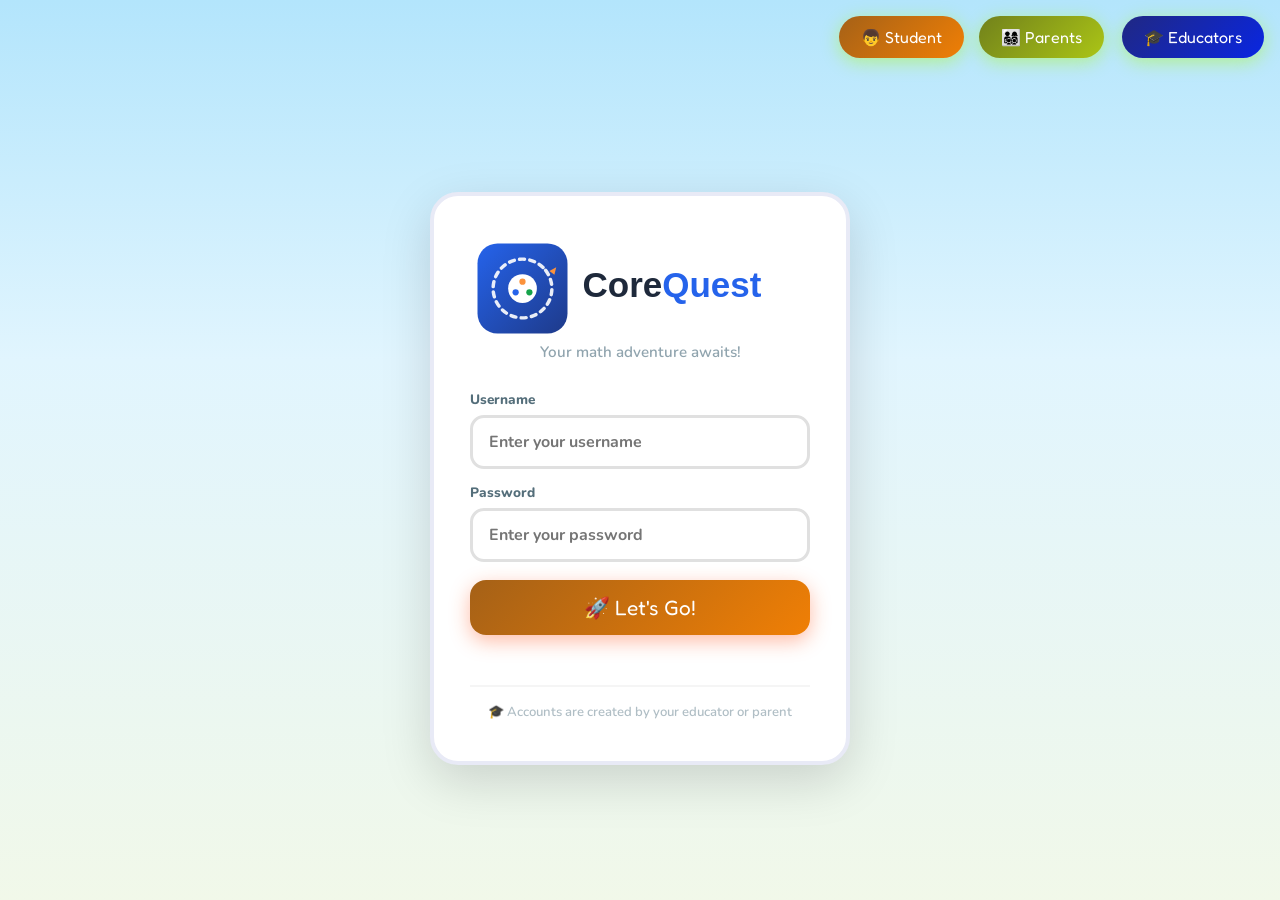
==== index.html @ 75744581 "feat: improve responsive design with hamburger menu and adjust padding for mobile views" ====
<!DOCTYPE html>
<html lang="en">
<head>
<meta charset="UTF-8">
<meta name="viewport" content="width=device-width, initial-scale=1.0">
<title>CoreQuest — Login</title>
<link href="https://fonts.googleapis.com/css2?family=Fredoka+One&family=Nunito:wght@400;600;700;800&display=swap" rel="stylesheet">
<link rel="icon" type="image/svg+xml" href="corequest-icon.svg">
<link rel="stylesheet" href="css/style.css">
</head>
<body>

<button class="student-btn" onclick="location.href='index.html'">👦 Student</button>
<button class="parent-btn" onclick="location.href='parent.html'">👨‍👩‍👧‍👦 Parents</button>
<button class="edu-btn" onclick="location.href='educator.html'">🎓 Educators</button>

<div class="login-card">
  <img src="corequest-logo.svg" alt="CoreQuest logo" width="350">
  <div class="login-subtitle">Your math adventure awaits!</div>

  <div class="login-field">
    <label>Username</label>
    <input type="text" id="login-username" placeholder="Enter your username" autocomplete="off" onkeydown="if(event.key==='Enter')doLogin()">
  </div>
  <div class="login-field">
    <label>Password</label>
    <input type="password" id="login-password" placeholder="Enter your password" onkeydown="if(event.key==='Enter')doLogin()">
  </div>
  <button class="login-btn" onclick="doLogin()">🚀 Let's Go!</button>
  <div class="login-err" id="login-err"></div>

  <div style="margin-top:20px;padding-top:16px;border-top:2px solid #F5F5F5;text-align:center;font-size:0.82rem;color:#B0BEC5;font-weight:600">
    🎓 Accounts are created by your educator or parent
  </div>

<script src="js/api.js"></script>
<script>
async function doLogin(){
  const u = document.getElementById('login-username').value.trim();
  const p = document.getElementById('login-password').value;
  const err = document.getElementById('login-err');
  if(!u||!p){ err.textContent='Please fill in both fields!'; return; }
  err.style.color='#43A047'; err.textContent='Checking... ⏳';
  const userData = await apiGet('/user/'+encodeURIComponent(u));
  if(!userData || userData.error){ err.style.color='#E53935'; err.textContent='Username not found. Ask your educator!'; return; }
  if(userData.password !== btoa(p)){ err.style.color='#E53935'; err.textContent='Wrong password. Try again!'; return; }
  // Save session and go to game
  sessionStorage.setItem('mq_user', JSON.stringify({username:u, ...userData}));
  location.href = 'math.html';
}
</script>
</body>
</html>
---- css/style.css ----
* { margin:0; padding:0; box-sizing:border-box; }

body {
  font-family:'Nunito',sans-serif;
  background:linear-gradient(180deg,#B3E5FC 0%,#E1F5FE 40%,#F1F8E9 100%);
  min-height:100vh; display:flex; align-items:center; justify-content:center;
  padding:24px; padding-top:80px;
}

/* Top nav buttons */
.edu-btn {  
  position:fixed; top:16px; right:16px;
  background:linear-gradient(135deg,#202882,#0926e2);
  color:white; border:none; border-radius:50px;
  padding:11px 22px; font-family:'Fredoka One',cursive;
  font-size:1rem; cursor:pointer;
  box-shadow:0 4px 18px #a7fc0973; transition:all 0.2s;
  z-index:10;
}
.edu-btn:hover { transform:translateY(-2px); }

.parent-btn {
  position:fixed; top:16px; right:176px;
  background:linear-gradient(135deg,#71811b,#abc516);
  color:white; border:none; border-radius:50px;
  padding:11px 22px; font-family:'Fredoka One',cursive;
  font-size:1rem; cursor:pointer;
  box-shadow:0 4px 18px #a7fc0973; transition:all 0.2s;
  z-index:10;
}
.parent-btn:hover { transform:translateY(-2px); }

.student-btn {
  position:fixed; top:16px; right:316px;
  background:linear-gradient(135deg,#a56117,#f07f05);
  color:white; border:none; border-radius:50px;
  padding:11px 22px; font-family:'Fredoka One',cursive;
  font-size:1rem; cursor:pointer;
  box-shadow:0 4px 18px #a7fc0973; transition:all 0.2s;
  z-index:10;
}
.student-btn:hover { transform:translateY(-2px); }

/* Login card */
.login-card {
  background:white; border-radius:28px; padding:40px 36px;
  width:100%; max-width:420px;
  box-shadow:0 16px 50px rgba(0,0,0,0.15);
  border:4px solid #E8EAF6; text-align:center;
}
.login-logo { font-family:'Fredoka One',cursive; font-size:2.4rem; color:#FF7043; margin-bottom:4px; }
.login-logo span { color:#3F51B5; }
.login-subtitle { font-size:0.95rem; color:#90A4AE; font-weight:600; margin-bottom:28px; }
.login-field { margin-bottom:14px; text-align:left; }
.login-field label { display:block; font-weight:800; font-size:0.85rem; color:#546E7A; margin-bottom:6px; }
.login-field input {
  width:100%; padding:13px 16px; border-radius:14px;
  border:3px solid #E0E0E0; font-family:'Nunito',sans-serif;
  font-size:1rem; font-weight:700; color:#1A237E;
  outline:none; transition:border-color 0.2s;
}
.login-field input:focus { border-color:#7986CB; }
.login-btn {
  width:100%; padding:15px; border:none; border-radius:16px;
  background:linear-gradient(135deg,#a56117,#f07f05); color:white;
  font-family:'Fredoka One',cursive; font-size:1.3rem; cursor:pointer;
  box-shadow:0 6px 20px rgba(255,87,34,0.4); transition:all 0.2s; margin-top:4px;
}
.login-btn:hover { transform:translateY(-3px); }
.login-err { color:#E53935; font-weight:700; font-size:0.88rem; margin-top:10px; min-height:20px; }
.login-users { margin-top:20px; }
.login-users-title { font-size:0.82rem; color:#90A4AE; font-weight:700; margin-bottom:10px; }
.user-pill {
  display:inline-flex; align-items:center; gap:8px;
  background:#f07f05; border-radius:50px; padding:8px 16px;
  margin:4px; cursor:pointer; font-weight:800; font-size:0.9rem;
  color:#3949AB; transition:all 0.2s; border:2px solid transparent;
}
.user-pill:hover { background:#3F51B5; color:#f07f05; transform:translateY(-2px); }

/* Mobile responsive fixes */
@media (max-width: 600px) {
  body { padding-top:190px; }

  .student-btn, .parent-btn, .edu-btn {
    position:fixed;
    top:auto;
    right:12px;
    left:12px;
    width:calc(100% - 24px);
    text-align:center;
    padding:10px 16px;
    font-size:0.9rem;
    box-sizing:border-box;
  }

  .student-btn { top:12px; }
  .parent-btn  { top:60px; }
  .edu-btn     { top:108px; }

  .login-card { padding:28px 22px; max-width:100%; }
}

@media (max-width: 360px) {
  body { padding-top:210px; }
  .student-btn { top:12px; }
  .parent-btn  { top:58px; }
  .edu-btn     { top:104px; }
}
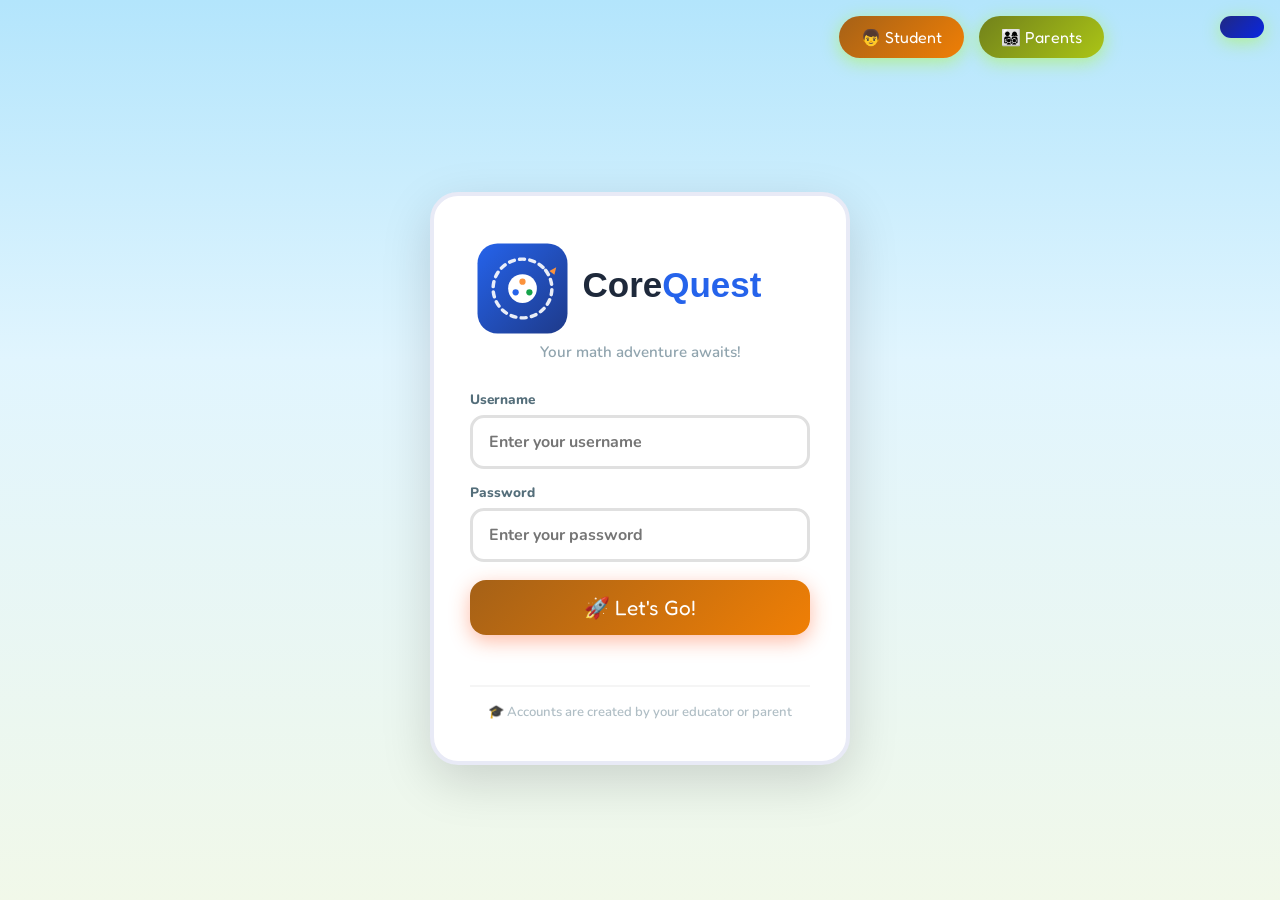
==== commit b13ece88: "feat: implement kid password reset functionality with modal and email verification steps" ====
--- a/index.html
+++ b/index.html
@@ -12,7 +12,7 @@
 
 <button class="student-btn" onclick="location.href='index.html'">👦 Student</button>
 <button class="parent-btn" onclick="location.href='parent.html'">👨‍👩‍👧‍👦 Parents</button>
-<button class="edu-btn" onclick="location.href='educator.html'">🎓 Educators</button>
+<button class="edu-btn" onclick="location.href='.heducatortml'"></button>
 
 <div class="login-card">
   <img src="corequest-logo.svg" alt="CoreQuest logo" width="350">
@@ -48,6 +48,7 @@
   sessionStorage.setItem('mq_user', JSON.stringify({username:u, ...userData}));
   location.href = 'math.html';
 }
+
 </script>
 </body>
 </html>
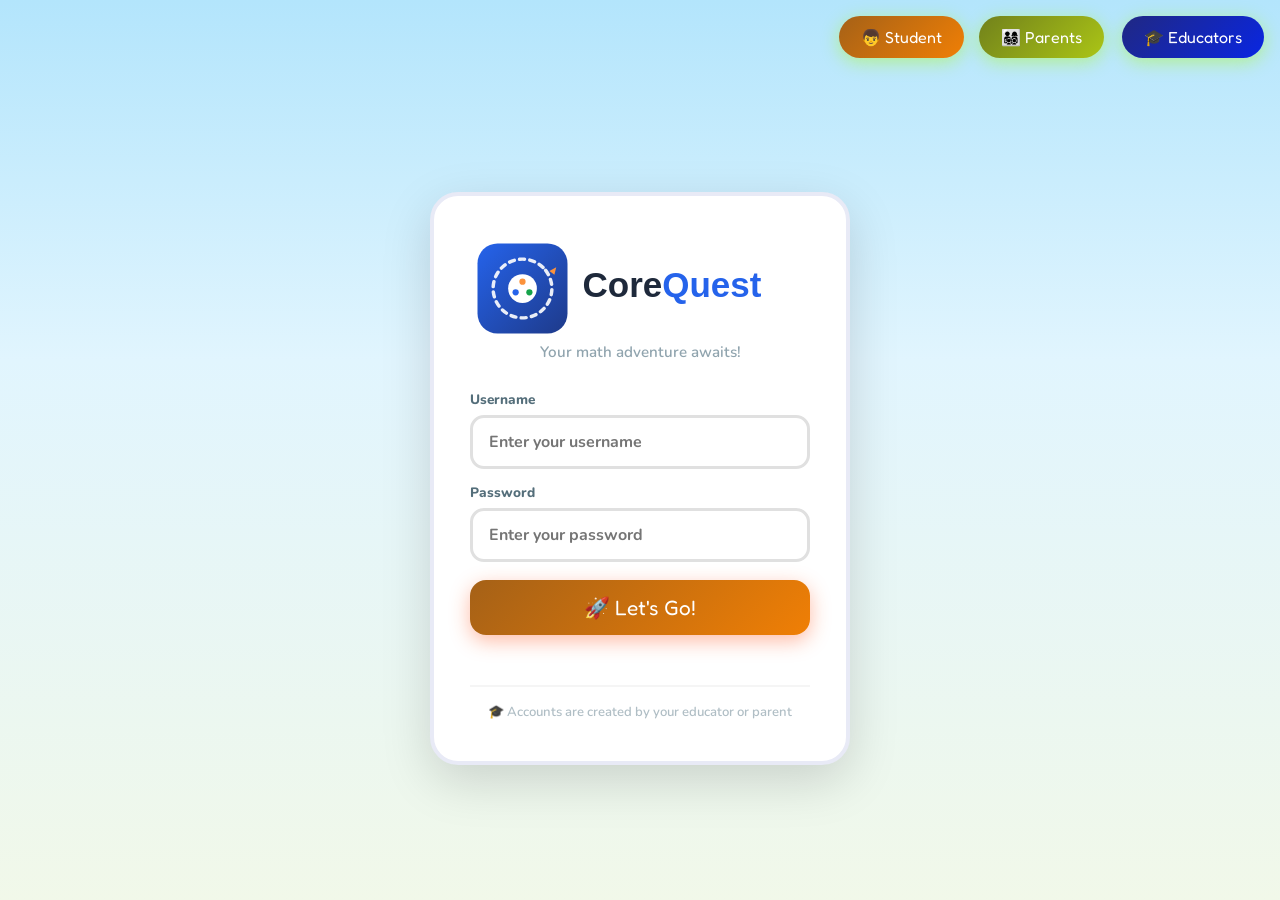
==== commit 695c31ad: "fixing educators button" ====
--- a/index.html
+++ b/index.html
@@ -12,7 +12,7 @@
 
 <button class="student-btn" onclick="location.href='index.html'">👦 Student</button>
 <button class="parent-btn" onclick="location.href='parent.html'">👨‍👩‍👧‍👦 Parents</button>
-<button class="edu-btn" onclick="location.href='.heducatortml'"></button>
+<button class="edu-btn" onclick="location.href='educator.html'">🎓 Educators</button>
 
 <div class="login-card">
   <img src="corequest-logo.svg" alt="CoreQuest logo" width="350">
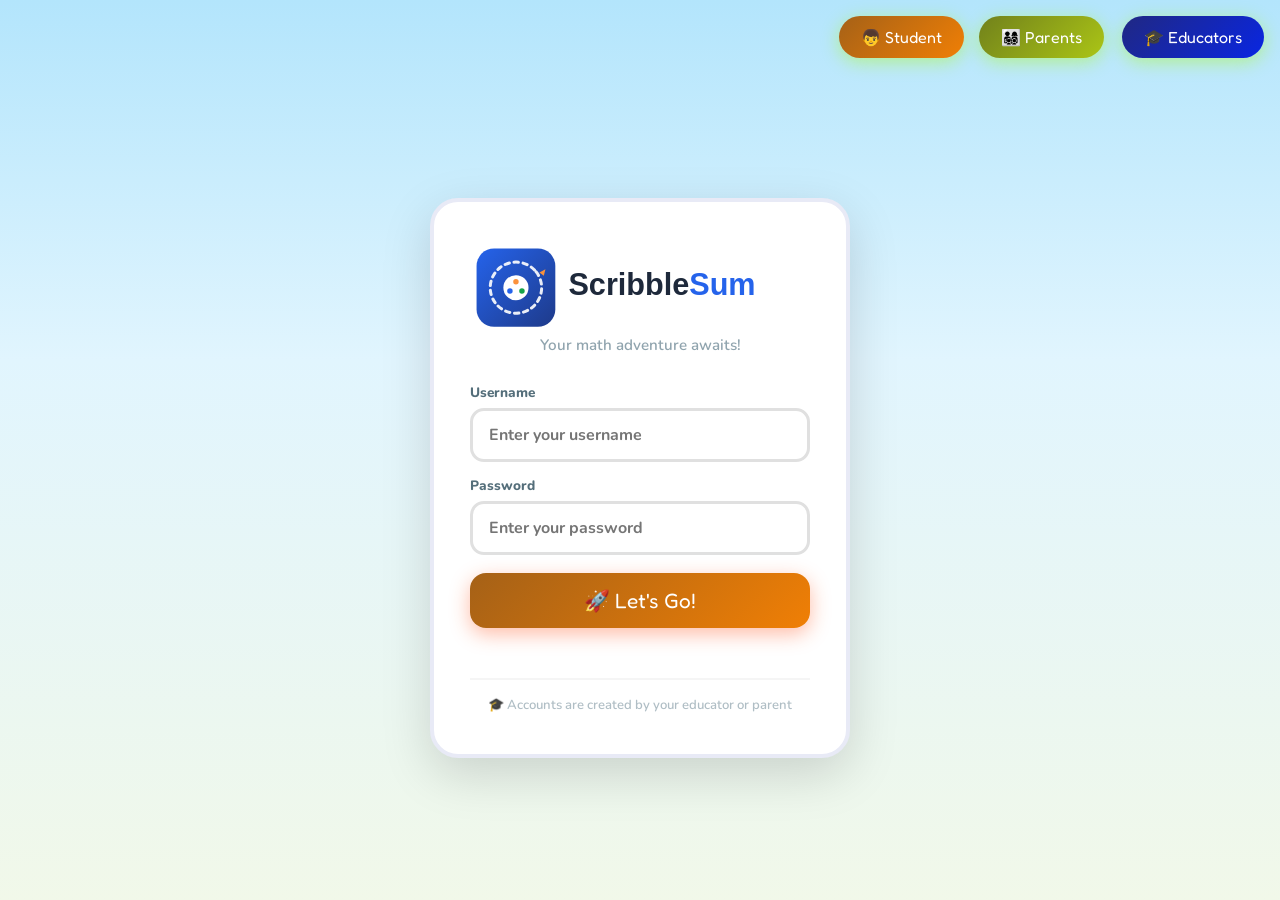
==== commit 322b709c: "feat: update branding from CoreQuest to ScribbleSum across multiple files" ====
--- a/index.html
+++ b/index.html
@@ -3,7 +3,7 @@
 <head>
 <meta charset="UTF-8">
 <meta name="viewport" content="width=device-width, initial-scale=1.0">
-<title>CoreQuest — Login</title>
+<title>ScribbleSum — Login</title>
 <link href="https://fonts.googleapis.com/css2?family=Fredoka+One&family=Nunito:wght@400;600;700;800&display=swap" rel="stylesheet">
 <link rel="icon" type="image/svg+xml" href="corequest-icon.svg">
 <link rel="stylesheet" href="css/style.css">
@@ -15,7 +15,7 @@
 <button class="edu-btn" onclick="location.href='educator.html'">🎓 Educators</button>
 
 <div class="login-card">
-  <img src="corequest-logo.svg" alt="CoreQuest logo" width="350">
+  <img src="scribblesum-logo.svg" alt="ScribbleSum logo" width="350">
   <div class="login-subtitle">Your math adventure awaits!</div>
 
   <div class="login-field">
@@ -42,7 +42,7 @@
   if(!u||!p){ err.textContent='Please fill in both fields!'; return; }
   err.style.color='#43A047'; err.textContent='Checking... ⏳';
   const userData = await apiGet('/user/'+encodeURIComponent(u));
-  if(!userData || userData.error){ err.style.color='#E53935'; err.textContent='Username not found. Ask your educator!'; return; }
+  if(!userData || userData.error){ err.style.color='#E53935'; err.textContent='Username not found. Ask your educator or parent!'; return; }
   if(userData.password !== btoa(p)){ err.style.color='#E53935'; err.textContent='Wrong password. Try again!'; return; }
   // Save session and go to game
   sessionStorage.setItem('mq_user', JSON.stringify({username:u, ...userData}));
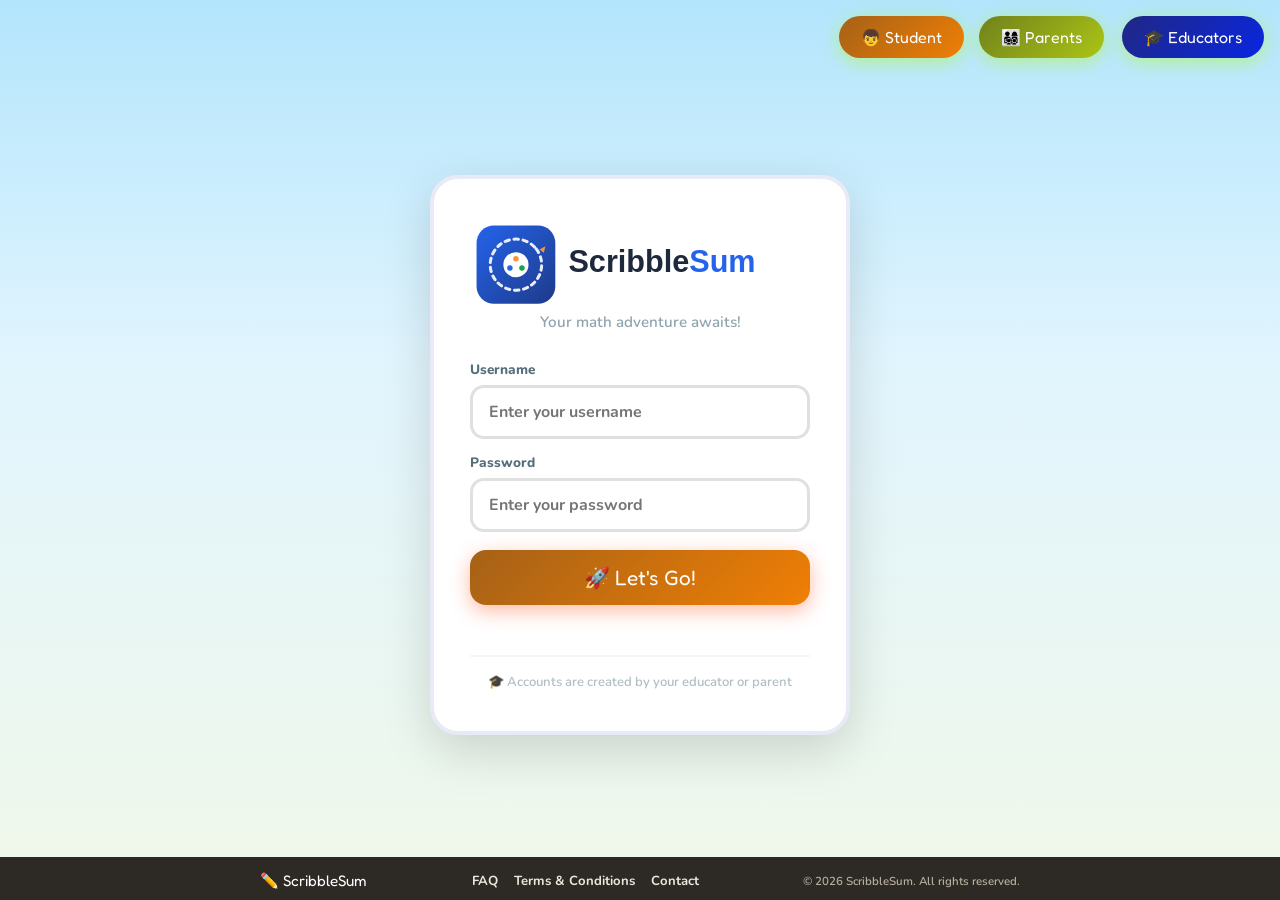
==== commit c0297c19: "feat: add footer and FAQ, Terms & Conditions pages with consistent styling across the site" ====
--- a/index.html
+++ b/index.html
@@ -7,6 +7,27 @@
 <link href="https://fonts.googleapis.com/css2?family=Fredoka+One&family=Nunito:wght@400;600;700;800&display=swap" rel="stylesheet">
 <link rel="icon" type="image/svg+xml" href="corequest-icon.svg">
 <link rel="stylesheet" href="css/style.css">
+<style>
+  /* Site footer — matches parent.html footer styling exactly. */
+  .site-footer{
+    position:fixed; left:0; bottom:0; width:100%; box-sizing:border-box;
+    background:#2D2A26; color:#EDE7DA;
+    padding:14px 16px calc(10px + env(safe-area-inset-bottom));
+    font-family:'Nunito',sans-serif; z-index:10;
+  }
+  .footer-inner{
+    max-width:760px; margin:0 auto; display:flex; flex-wrap:wrap;
+    align-items:center; justify-content:space-between; gap:8px 20px;
+  }
+  .footer-brand{ font-family:'Fredoka One',cursive; font-size:0.95rem; color:#fff; white-space:nowrap; }
+  .footer-links{ display:flex; flex-wrap:wrap; gap:8px 16px; justify-content:center; }
+  .footer-links a{ color:#EDE7DA; text-decoration:none; font-weight:700; font-size:0.82rem; white-space:nowrap; }
+  .footer-links a:hover{ color:#FF8A3D; text-decoration:underline; }
+  .footer-copy{ font-size:0.72rem; color:#B7AF9D; font-weight:600; text-align:center; width:100%; order:3; }
+  @media (min-width:560px){ .footer-copy{ width:auto; order:0; text-align:left; } }
+  @media (max-width:559px){ .footer-inner{ justify-content:center; text-align:center; } }
+  body{ padding-bottom:70px !important; }
+</style>
 </head>
 <body>
 
@@ -48,7 +69,19 @@
   sessionStorage.setItem('mq_user', JSON.stringify({username:u, ...userData}));
   location.href = 'math.html';
 }
+</script>
+  <link rel="stylesheet" href="css/style.css">
 
-</script>
+  <footer class="site-footer">
+    <div class="footer-inner">
+      <span class="footer-brand">✏️ ScribbleSum</span>
+      <nav class="footer-links">
+        <a href="faq.html">FAQ</a>
+        <a href="terms.html">Terms &amp; Conditions</a>
+        <a href="https://docs.google.com/forms/d/e/1FAIpQLScMfZEoUwNTG7IMQwNQ-2kPQI55CNcOrOu_kVzozkvgfpZPWg/viewform" target="_blank" rel="noopener">Contact</a>
+      </nav>
+      <span class="footer-copy">© 2026 ScribbleSum. All rights reserved.</span>
+    </div>
+  </footer>
 </body>
 </html>
